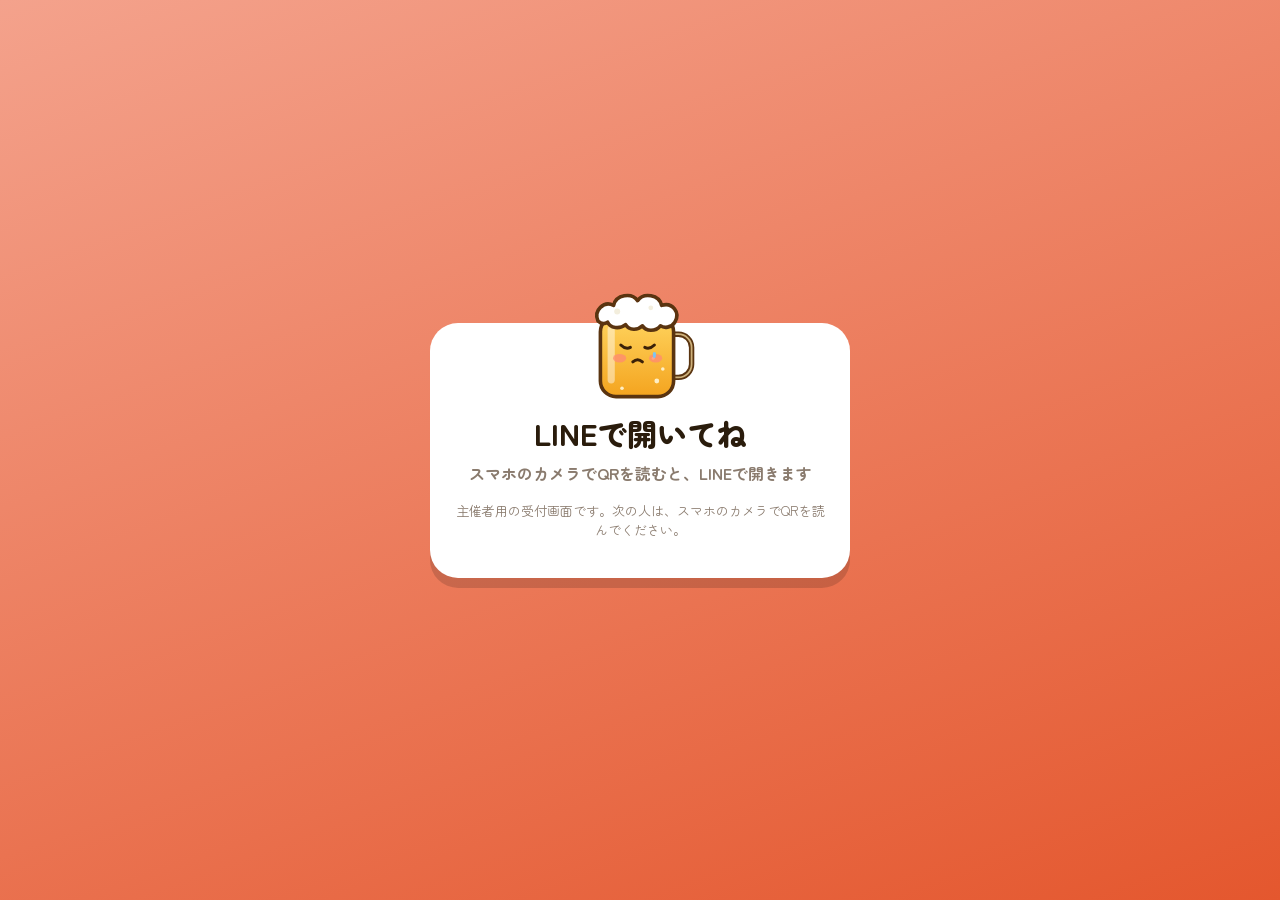
==== checkin.html @ 7da0a973 "Add files via upload" ====
<!doctype html>
<html lang="ja">
<head>
<meta charset="utf-8">
<meta name="viewport" content="width=device-width, initial-scale=1, viewport-fit=cover">
<meta name="robots" content="noindex">
<title>受付</title>
<link rel="preconnect" href="https://fonts.googleapis.com">
<link href="https://fonts.googleapis.com/css2?family=Zen+Maru+Gothic:wght@500;700;900&display=swap" rel="stylesheet">
<script src="nomy.js"></script>
<style>
  :root { --ok: #2E9E6A; --warn: #E4572E; --ink: #2A1C0C; --sub: #8A7B6E; }
  * { box-sizing: border-box; }
  html, body { margin: 0; min-height: 100%; }
  body { font-family: "Zen Maru Gothic", "Hiragino Maru Gothic ProN", "Hiragino Sans", sans-serif; color: var(--ink); background: #1F2A44; display: flex; align-items: center; justify-content: center;
    padding: calc(20px + env(safe-area-inset-top)) 16px calc(20px + env(safe-area-inset-bottom)); min-height: 100vh; transition: background .4s; }
  body.ok { background: linear-gradient(160deg, #6ED3A0, var(--ok)); }
  body.again { background: linear-gradient(160deg, #9FB6E8, #4E6BB2); }
  body.ng { background: linear-gradient(160deg, #F4A28C, var(--warn)); }
  .card { background: #fff; border-radius: 28px; padding: 26px 20px; width: 100%; max-width: 420px; text-align: center; box-shadow: 0 10px 0 rgba(0,0,0,.15); animation: pop .45s cubic-bezier(.3,1.5,.5,1); }
  @keyframes pop { from { transform: scale(.8); opacity: 0; } }
  .nomy-box { width: 120px; margin: -70px auto 6px; }
  .big { font-size: 30px; font-weight: 900; margin: 4px 0; }
  .name { font-size: 26px; font-weight: 900; margin: 6px 0 2px; }
  .sub { color: var(--sub); font-weight: 700; margin: 0; }
  .badge { display: inline-block; background: var(--ink); color: #fff; border-radius: 999px; padding: 6px 18px; font-weight: 900; margin-top: 12px; }
  .warn { margin-top: 16px; background: #FFF0EB; border: 3px solid var(--warn); border-radius: 16px; padding: 12px 14px; text-align: left; font-weight: 700; }
  .warn b { color: var(--warn); display: block; margin-bottom: 4px; }
  .note { margin-top: 16px; font-size: 13px; color: var(--sub); }
</style>
</head>
<body>
<div class="card" id="card">
  <div class="nomy-box" id="nomy"></div>
  <p class="big" id="big">読み込み中…</p>
  <p class="name" id="name"></p>
  <p class="sub" id="sub"></p>
  <div id="badgeBox"></div>
  <div id="warnBox"></div>
  <p class="note">主催者用の受付画面です。次の人は、スマホのカメラでQRを読んでください。</p>
</div>
<script>
const LIFF_ID = '2012697224-lfwPcqYm';
const GAS_URL = 'https://script.google.com/macros/s/AKfycby45UwD6Ymwvnf_D_4vMbUGY_m0DUGJtse1oD3hqwHVuDASQ996Xnu2-AKLAqKheMiytQ/exec';
const params = new URLSearchParams(location.search);
const PREVIEW = params.has('preview');
const $ = (id) => document.getElementById(id);
Nomy.installCSS();
$('nomy').innerHTML = Nomy.svg({ id: 'cn', face: 'normal' });
const nomy = $('nomy').querySelector('svg');

function show(cls, big, name, sub, face) {
  document.body.className = cls;
  $('big').textContent = big; $('name').textContent = name || ''; $('sub').textContent = sub || '';
  Nomy.setFace(nomy, face); Nomy.play(nomy, cls === 'ng' ? 'wiggle' : 'jump');
  const c = $('card'); c.style.animation = 'none'; void c.offsetWidth; c.style.animation = '';
}

function loadSdk() {
  if (window.liff) return Promise.resolve();
  return new Promise((res, rej) => {
    const sc = document.createElement('script');
    sc.src = 'https://static.line-scdn.net/liff/edge/2/sdk.js'; sc.charset = 'utf-8';
    sc.onload = res; sc.onerror = rej; document.head.appendChild(sc);
    setTimeout(() => rej(new Error('timeout')), 15000);
  });
}

async function main() {
  const code = params.get('c') || '';
  let res;
  if (PREVIEW) {
    res = { ok: true, already: params.has('again'), nickname: 'ありす', lineName: 'Alice', visits: 3, badge: '⭐ リピーター', checkedIn: '2026/12/20 19:05:00', warn: params.has('warn'), memo: params.has('warn') ? '前回しつこい営業あり。様子を見る' : '' };
  } else {
    try { await loadSdk(); await liff.init({ liffId: LIFF_ID }); } catch (e) { return show('ng', 'LINEで開いてね', '', 'スマホのカメラでQRを読むと、LINEで開きます', 'sad'); }
    if (!liff.isLoggedIn()) { liff.login({ redirectUri: location.href }); return; }
    if (!code) return show('ng', 'QRが読み取れません', '', 'もう一度カメラで読み取ってください', 'sad');
    try {
      const r = await fetch(GAS_URL, { method: 'POST', headers: { 'Content-Type': 'text/plain;charset=utf-8' }, body: JSON.stringify({ type: 'checkin', code, idToken: liff.getIDToken() }) });
      res = await r.json();
    } catch (e) { return show('ng', '通信エラー', '', '電波のいいところで、もう一度読み取ってください', 'sad'); }
  }
  if (!res.ok) {
    const msg = { not_staff: ['主催者だけが使えます', '「通知登録」をしたLINEで読み取ってください'], not_found: ['予約が見つかりません', 'QRが古いかもしれません'],
      not_approved: ['予約が確定していません', '状態：' + (res.status || '') + '。管理者サイトで確認してください'], auth: ['ログインし直してね', ''], bad_code: ['QRが正しくありません', ''] }[res.error] || ['受付できませんでした', res.error || ''];
    show('ng', msg[0], res.nickname ? res.nickname + ' さん' : '', msg[1], 'sad');
  } else if (res.already) {
    show('again', 'もう受付済みです', res.nickname + ' さん', '受付時間：' + (res.checkedIn || '').slice(11, 16), 'wink');
  } else {
    show('ok', '✅ 受付OK！', res.nickname + ' さん', 'LINE名：' + (res.lineName || '') + '　参加' + res.visits + '回目', 'sparkle');
    if (navigator.vibrate) navigator.vibrate([40, 60, 40]);
  }
  $('badgeBox').replaceChildren();
  if (res.badge) { const b = document.createElement('span'); b.className = 'badge'; b.textContent = res.badge; $('badgeBox').append(b); }
  $('warnBox').replaceChildren();
  if (res.warn || res.memo) {
    const w = document.createElement('div'); w.className = 'warn';
    const t = document.createElement('b'); t.textContent = res.warn ? '⚠️ 要注意メモがあります' : '📝 メモ';
    w.append(t, document.createTextNode(res.memo || ''));
    $('warnBox').append(w);
  }
}
main();
</script>
</body>
</html>
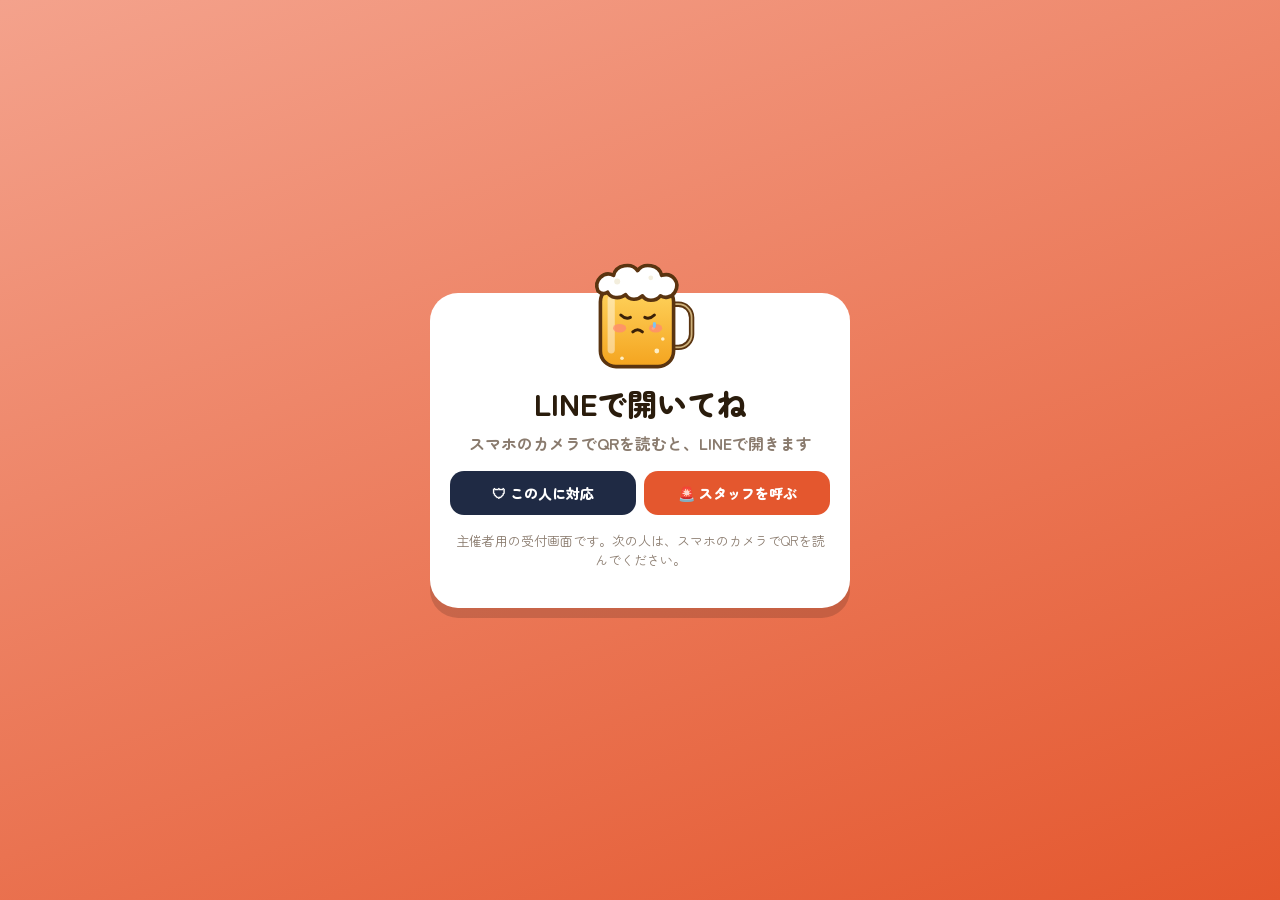
==== commit 2d2c8edd: "Add files via upload" ====
--- a/checkin.html
+++ b/checkin.html
@@ -27,6 +27,10 @@
   .warn { margin-top: 16px; background: #FFF0EB; border: 3px solid var(--warn); border-radius: 16px; padding: 12px 14px; text-align: left; font-weight: 700; }
   .warn b { color: var(--warn); display: block; margin-bottom: 4px; }
   .note { margin-top: 16px; font-size: 13px; color: var(--sub); }
+  .acts { display: grid; grid-template-columns: 1fr 1fr; gap: 8px; margin-top: 16px; }
+  .acts a { display: block; border-radius: 14px; padding: 12px 6px; font-weight: 900; text-decoration: none; color: #fff; font-size: 14px; }
+  .acts .help { background: #1F2A44; } .acts .sos { background: var(--warn); }
+  body.ban { background: linear-gradient(160deg, #B3261E, #5C0F0A); }
 </style>
 </head>
 <body>
@@ -37,6 +41,10 @@
   <p class="sub" id="sub"></p>
   <div id="badgeBox"></div>
   <div id="warnBox"></div>
+  <div class="acts" id="acts" hidden>
+    <a class="help" id="toGuest" href="staff.html">🛡 この人に対応</a>
+    <a class="sos" href="staff.html">🚨 スタッフを呼ぶ</a>
+  </div>
   <p class="note">主催者用の受付画面です。次の人は、スマホのカメラでQRを読んでください。</p>
 </div>
 <script>
@@ -70,7 +78,8 @@
   const code = params.get('c') || '';
   let res;
   if (PREVIEW) {
-    res = { ok: true, already: params.has('again'), nickname: 'ありす', lineName: 'Alice', visits: 3, badge: '⭐ リピーター', checkedIn: '2026/12/20 19:05:00', warn: params.has('warn'), memo: params.has('warn') ? '前回しつこい営業あり。様子を見る' : '' };
+    res = params.has('ban') ? { ok: false, error: 'banned', nickname: 'たける', warn: true, ban: true, memo: '11/20 20:10 ぐっち：しつこい勧誘で退場' }
+      : { ok: true, already: params.has('again'), nickname: 'ありす', lineName: 'Alice', visits: 3, badge: '⭐ リピーター', checkedIn: '2026/12/20 19:05:00', warn: params.has('warn'), memo: params.has('warn') ? '前回しつこい営業あり。様子を見る' : '' };
   } else {
     try { await loadSdk(); await liff.init({ liffId: LIFF_ID }); } catch (e) { return show('ng', 'LINEで開いてね', '', 'スマホのカメラでQRを読むと、LINEで開きます', 'sad'); }
     if (!liff.isLoggedIn()) { liff.login({ redirectUri: location.href }); return; }
@@ -80,10 +89,19 @@
       res = await r.json();
     } catch (e) { return show('ng', '通信エラー', '', '電波のいいところで、もう一度読み取ってください', 'sad'); }
   }
-  if (!res.ok) {
+  if (res.nickname && res.error !== 'not_staff') {
+    $('toGuest').href = 'staff.html?c=' + encodeURIComponent(code || 'aaaaaa111111') + (PREVIEW ? '&preview' : '');
+    $('acts').hidden = false;
+  }
+  if (res.error === 'banned') {
+    show('ng ban', '🚫 出禁の人です', res.nickname + ' さん', '受付していません。入場をお断りしてください', 'sad');
+    if (navigator.vibrate) navigator.vibrate([200, 100, 200]);
+  } else if (!res.ok) {
     const msg = { not_staff: ['主催者だけが使えます', '「通知登録」をしたLINEで読み取ってください'], not_found: ['予約が見つかりません', 'QRが古いかもしれません'],
       not_approved: ['予約が確定していません', '状態：' + (res.status || '') + '。管理者サイトで確認してください'], auth: ['ログインし直してね', ''], bad_code: ['QRが正しくありません', ''] }[res.error] || ['受付できませんでした', res.error || ''];
     show('ng', msg[0], res.nickname ? res.nickname + ' さん' : '', msg[1], 'sad');
+  } else if (res.test) {
+    show('ok', '🧪 テスト成功！', (res.nickname || '') + ' さん', '受付できる状態です。当日は参加者のQRを読んでね', 'sparkle');
   } else if (res.already) {
     show('again', 'もう受付済みです', res.nickname + ' さん', '受付時間：' + (res.checkedIn || '').slice(11, 16), 'wink');
   } else {
